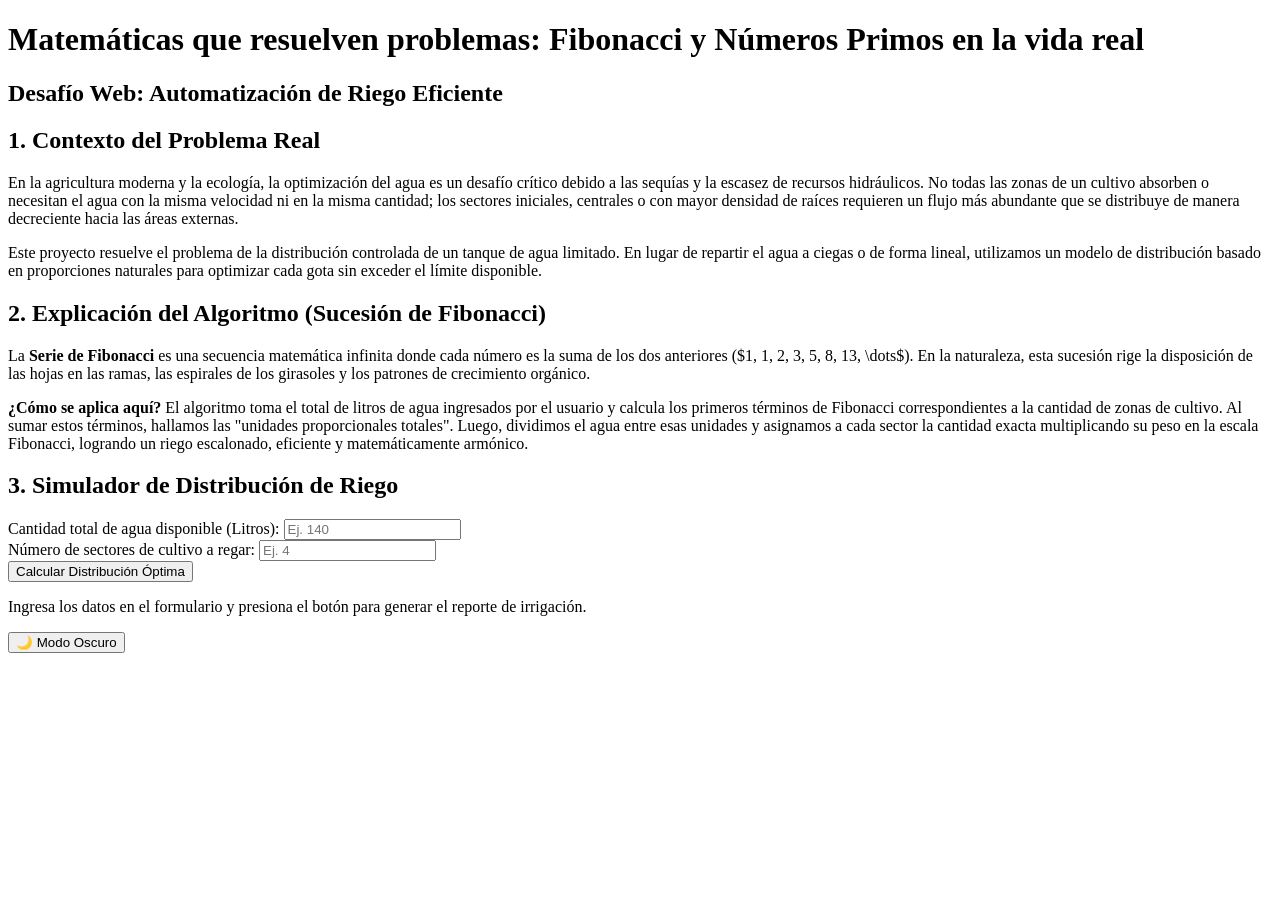
==== desafío_fibonacci/index.html @ d604849d "Add index.html for Fibonacci irrigation project" ====
<!DOCTYPE html>
<html lang="es">
<head>
    <meta charset="UTF-8">
    <meta name="viewport" content="width=device-width, initial-scale=1.0">
    <title>Matemáticas que resuelven problemas: Fibonacci en Sistemas de Riego</title>
    <link rel="stylesheet" href="estilos.css">
    <link rel="preconnect" href="https://fonts.gstatic.com">
    <link href="https://fonts.googleapis.com/css2?family=Montserrat:wght@400;600;700&family=Open+Sans:wght@400;600&display=swap" rel="stylesheet">
    
    <link rel="stylesheet" href="estilos.css">
</head>
<body>

    <header class="main-header">
        <h1>Matemáticas que resuelven problemas: Fibonacci y Números Primos en la vida real</h1>
        <h2>Desafío Web: Automatización de Riego Eficiente</h2>
    </header>

    <main class="container">
        
        <section class="card">
            <h2>1. Contexto del Problema Real</h2>
            <p>
                En la agricultura moderna y la ecología, la optimización del agua es un desafío crítico debido a las sequías y la escasez de recursos hidráulicos. No todas las zonas de un cultivo absorben o necesitan el agua con la misma velocidad ni en la misma cantidad; los sectores iniciales, centrales o con mayor densidad de raíces requieren un flujo más abundante que se distribuye de manera decreciente hacia las áreas externas.
            </p>
            <p>
                Este proyecto resuelve el problema de la distribución controlada de un tanque de agua limitado. En lugar de repartir el agua a ciegas o de forma lineal, utilizamos un modelo de distribución basado en proporciones naturales para optimizar cada gota sin exceder el límite disponible.
            </p>
        </section>

        <section class="card">
            <h2>2. Explicación del Algoritmo (Sucesión de Fibonacci)</h2>
            <p>
                La <strong>Serie de Fibonacci</strong> es una secuencia matemática infinita donde cada número es la suma de los dos anteriores ($1, 1, 2, 3, 5, 8, 13, \dots$). En la naturaleza, esta sucesión rige la disposición de las hojas en las ramas, las espirales de los girasoles y los patrones de crecimiento orgánico.
            </p>
            <p>
                <strong>¿Cómo se aplica aquí?</strong> El algoritmo toma el total de litros de agua ingresados por el usuario y calcula los primeros términos de Fibonacci correspondientes a la cantidad de zonas de cultivo. Al sumar estos términos, hallamos las "unidades proporcionales totales". Luego, dividimos el agua entre esas unidades y asignamos a cada sector la cantidad exacta multiplicando su peso en la escala Fibonacci, logrando un riego escalonado, eficiente y matemáticamente armónico.
            </p>
        </section>

        <section class="card form-section">
            <h2>3. Simulador de Distribución de Riego</h2>
            <form id="formularioRiego" onsubmit="event.preventDefault(); calcularRiego();">
                
                <div class="form-group">
                    <label for="litros">Cantidad total de agua disponible (Litros):</label>
                    <input type="number" id="litros" placeholder="Ej. 140" min="1" step="any" required>
                </div>

                <div class="form-group">
                    <label for="zonas">Número de sectores de cultivo a regar:</label>
                    <input type="number" id="zonas" placeholder="Ej. 4" min="1" required>
                </div>

                <button type="submit" class="btn-submit">Calcular Distribución Óptima</button>
            </form>
        </section>

        <section id="resultado" class="card result-section">
            <p class="placeholder-text">Ingresa los datos en el formulario y presiona el botón para generar el reporte de irrigación.</p>
        </section>

    </main>

    <script src="script.js"></script>
</body>

<button class="btn-toggle-dark" id="darkToggleBtn" onclick="alternarModoOscuro()">🌙 Modo Oscuro</button>

    <script src="script.js"></script>
</body>
</html>
</html>
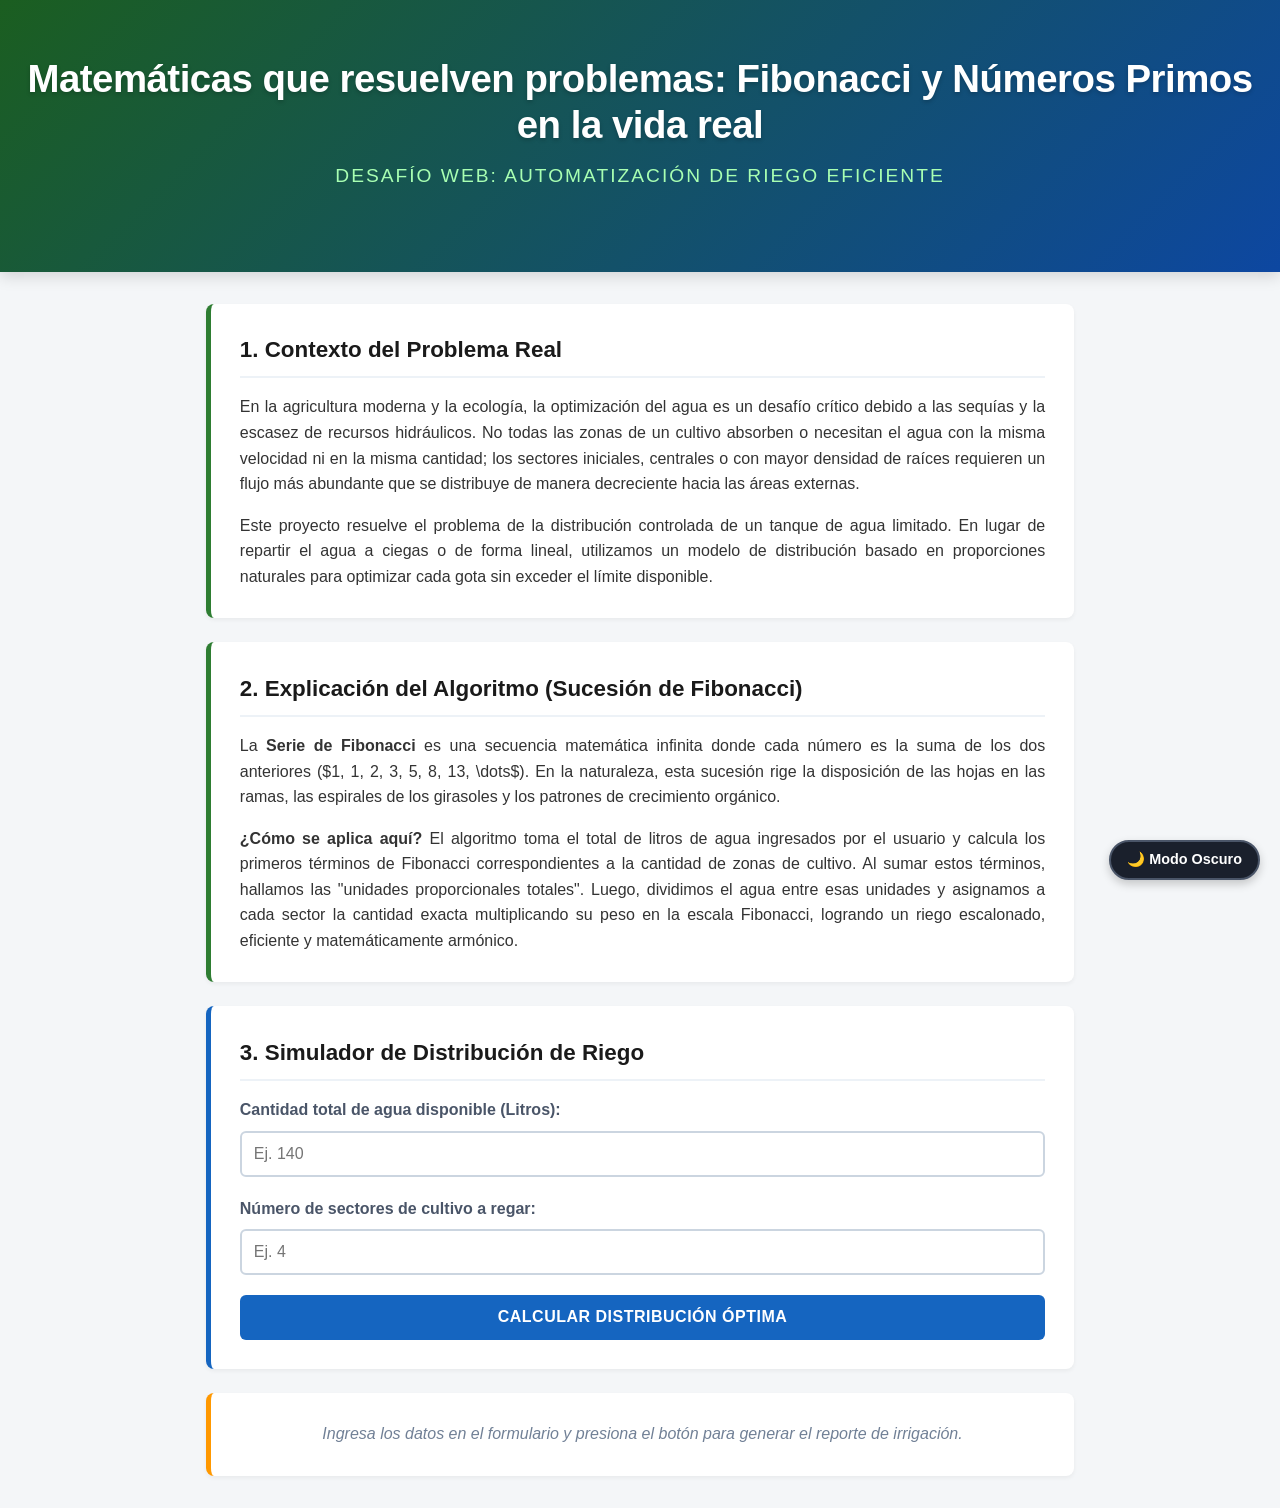
==== commit c58cb6c3: "Update stylesheet and script paths to use 'Css' and 'Js'" ====
--- a/desafío_fibonacci/index.html
+++ b/desafío_fibonacci/index.html
@@ -4,11 +4,11 @@
     <meta charset="UTF-8">
     <meta name="viewport" content="width=device-width, initial-scale=1.0">
     <title>Matemáticas que resuelven problemas: Fibonacci en Sistemas de Riego</title>
-    <link rel="stylesheet" href="estilos.css">
+    <link rel="stylesheet" href="Css/estilos.css">
     <link rel="preconnect" href="https://fonts.gstatic.com">
     <link href="https://fonts.googleapis.com/css2?family=Montserrat:wght@400;600;700&family=Open+Sans:wght@400;600&display=swap" rel="stylesheet">
     
-    <link rel="stylesheet" href="estilos.css">
+    <link rel="stylesheet" href="Css/estilos.css">
 </head>
 <body>
 
@@ -63,12 +63,12 @@
 
     </main>
 
-    <script src="script.js"></script>
+    <script src="Js/script.js"></script>
 </body>
 
 <button class="btn-toggle-dark" id="darkToggleBtn" onclick="alternarModoOscuro()">🌙 Modo Oscuro</button>
 
-    <script src="script.js"></script>
+    <script src="Js/script.js"></script>
 </body>
 </html>
 </html>
--- a/desafío_fibonacci/Css/estilos.css
+++ b/desafío_fibonacci/Css/estilos.css
@@ -0,0 +1,311 @@
+/*variables de diseño*/
+:root {
+    --primary-color: #2e7d32;   /*verde ecología*/
+    --secondary-color: #1565c0; /*azul agua*/
+    --background-color: #f4f6f8;/*gris claro para el fondo*/
+    --card-color: #ffffff;      /*blanco para las secciones*/
+    --text-color: #333333;      /*gris oscuro para lectura cómoda*/
+    --border-radius: 8px;       /*bordes suavizados*/
+    --transition: all 0.3s ease;
+}
+
+* {
+    margin: 0;
+    padding: 0;
+    box-sizing: border-box;
+}
+
+body {
+    font-family: 'Open Sans', sans-serif; /*tipografía limpia para el contenido*/
+    background-color: var(--background-color);
+    color: var(--text-color);
+    line-height: 1.6;
+    padding: 0;
+}
+
+/*estilos de portada*/
+.main-header {
+    background: linear-gradient(135deg, #1b5e20, #0d47a1); /*tonos más profundos de verde y azul*/
+    color: #ffffff;
+    text-align: center;
+    padding: 3.5rem 1.5rem;
+    box-shadow: 0 4px 15px rgba(0, 0, 0, 0.15);
+}
+
+.main-header h1 {
+    font-family: 'Montserrat', sans-serif; /*fuente premium para títulos*/
+    font-size: 2.4rem;
+    font-weight: 700;
+    letter-spacing: -0.5px;
+    margin-bottom: 0.8rem;
+    text-shadow: 0 2px 4px rgba(0, 0, 0, 0.2); /*sombra suave para dar relieve*/
+    line-height: 1.2;
+}
+
+.main-header h2 {
+    font-family: 'Montserrat', sans-serif;
+    font-size: 1.2rem;
+    font-weight: 400;
+    text-transform: uppercase; /*hace que el subtítulo se vea más formal*/
+    letter-spacing: 2px;       /*espaciado entre letras elegante*/
+    color: #a8ffb2;            /*un tono verde claro brillante para contrastar*/
+    margin-bottom: 1.5rem;
+}
+
+.student-info {
+    font-family: 'Open Sans', sans-serif;
+    font-size: 0.95rem;
+    background: rgba(255, 255, 255, 0.12);
+    backdrop-filter: blur(5px); /*efecto de vidrio esmerilado moderno*/
+    -webkit-backdrop-filter: blur(5px);
+    display: inline-block;
+    padding: 0.5rem 1.5rem;
+    border-radius: 30px;
+    border: 1px solid rgba(255, 255, 255, 0.2);
+}
+
+/*contenedor principal y contenedores*/
+.container {
+    max-width: 900px;
+    margin: 2rem auto;
+    padding: 0 1rem;
+    display: flex;
+    flex-direction: column;
+    gap: 1.5rem; /*Separación ordenada entre bloques*/
+}
+
+.card {
+    background-color: var(--card-color);
+    border-radius: var(--border-radius);
+    padding: 1.8rem;
+    box-shadow: 0 2px 4px rgba(0, 0, 0, 0.05);
+    border-left: 5px solid var(--primary-color);
+}
+
+/*se altera color del borde izquierdo para diferenciar la sección de cálculo*/
+.form-section {
+    border-left-color: var(--secondary-color);
+}
+
+.card h2 {
+    color: #1a1a1a;
+    font-size: 1.4rem;
+    margin-bottom: 1rem;
+    border-bottom: 2px solid #edf2f7;
+    padding-bottom: 0.5rem;
+}
+
+.card p {
+    margin-bottom: 1rem;
+    text-align: justify;
+}
+
+.card p:last-child {
+    margin-bottom: 0;
+}
+
+/*formularios de entrada*/
+.form-group {
+    margin-bottom: 1.2rem;
+    display: flex;
+    flex-direction: column;
+    gap: 0.5rem;
+}
+
+.form-group label {
+    font-weight: 600;
+    color: #4a5568;
+}
+
+.form-group input {
+    width: 100%;
+    padding: 0.75rem;
+    border: 2px solid #cbd5e0;
+    border-radius: 6px;
+    font-size: 1rem;
+    transition: var(--transition);
+}
+
+.form-group input:focus {
+    outline: none;
+    border-color: var(--secondary-color);
+    box-shadow: 0 0 0 3px rgba(21, 101, 192, 0.2);
+}
+
+/*boton de ejecucion*/
+.btn-submit {
+    background-color: var(--secondary-color);
+    color: #ffffff;
+    border: none;
+    padding: 0.85rem 1.5rem;
+    font-size: 1rem;
+    font-weight: 600;
+    border-radius: 6px;
+    cursor: pointer;
+    width: 100%;
+    transition: var(--transition);
+    text-transform: uppercase;
+    letter-spacing: 0.5px;
+}
+
+.btn-submit:hover {
+    background-color: #0d47a1;
+    transform: translateY(-1px);
+    box-shadow: 0 4px 6px rgba(0, 0, 0, 0.15);
+}
+
+.btn-submit:active {
+    transform: translateY(0);
+}
+
+/*area de resultados (tabla dinámica)*/
+.result-section {
+    border-left-color: #ff9800; /*naranja para resaltar el resultado*/
+    transition: var(--transition);
+}
+
+.placeholder-text {
+    color: #718096;
+    font-style: italic;
+    text-align: center !important;
+}
+
+/*estilos de creacion de tablas JS*/
+table {
+    width: 100%;
+    border-collapse: collapse;
+    margin-top: 1rem;
+    margin-bottom: 1rem;
+    background-color: #ffffff;
+}
+
+th, td {
+    padding: 0.75rem 1rem;
+    border: 1px solid #e2e8f0;
+}
+
+th {
+    background-color: #f7fafc;
+    color: #4a5568;
+    font-weight: 600;
+}
+
+tr:nth-child(even) {
+    background-color: #f8fafc;
+}
+
+/*diseño responsivo*/
+/*Pantallas medianas (Tablets) y pequeñas (Celulares)*/
+@media (max-width: 768px) {
+    .main-header {
+        padding: 2rem 1rem;
+    }
+
+    .main-header h1 {
+        font-size: 1.6rem;
+    }
+
+    .main-header h2 {
+        font-size: 1.1rem;
+    }
+
+    .container {
+        margin: 1rem auto;
+        gap: 1rem;
+    }
+
+    .card {
+        padding: 1.2rem;
+    }
+
+    th, td {
+        padding: 0.6rem;
+        font-size: 0.9rem;
+    }
+}
+
+@media (max-width: 480px) {
+    .project-links {
+        flex-direction: column;
+        gap: 0.5rem;
+    }
+    
+    .footer-link {
+        width: 100%;
+    }
+}
+
+/*estilos del modo oscuro*/
+/*definimos las variables para el modo oscuro*/
+body.dark-mode {
+    --background-color: #121212; /*fondo general oscuro*/
+    --card-color: #1e1e1e;       /*fondo de las tarjetas gris oscuro*/
+    --text-color: #e0e0e0;       /*texto claro para lectura cómoda*/
+}
+
+/*ajustes específicos para elementos en modo oscuro*/
+body.dark-mode .card h2 {
+    color: #ffffff;
+    border-bottom: 2px solid #333333;
+}
+
+body.dark-mode th {
+    background-color: #2d2d2d;
+    color: #ffffff;
+    border-color: #444444;
+}
+
+body.dark-mode td {
+    border-color: #444444;
+}
+
+body.dark-mode tr:nth-child(even) {
+    background-color: #1e1e1e;
+}
+
+body.dark-mode tr:nth-child(odd) {
+    background-color: #2e2e2e;
+}
+
+body.dark-mode .form-group label {
+    color: #a0aec0;
+}
+
+body.dark-mode .form-group input {
+    background-color: #2d2d2d;
+    border-color: #444444;
+    color: #8f8e8e;
+}
+
+body.dark-mode .placeholder-text {
+    color: #ffffff;
+}
+
+/*botón flotante para cambiar de modo*/
+.btn-toggle-dark {
+    position: fixed;
+    bottom: 20px;
+    right: 20px;
+    background-color: #1a202c;
+    color: #ffffff;
+    border: 2px solid #4a5568;
+    padding: 0.6rem 1rem;
+    font-size: 0.9rem;
+    font-weight: 600;
+    border-radius: 30px;
+    cursor: pointer;
+    box-shadow: 0 4px 10px rgba(0, 0, 0, 0.2);
+    transition: var(--transition);
+    z-index: 1000; /* Asegura que siempre esté por encima */
+}
+
+/*cambia el diseño del botón cuando ya está en modo oscuro*/
+body.dark-mode .btn-toggle-dark {
+    background-color: #ffffff;
+    color: #1a202c;
+    border-color: #ffffff;
+}
+
+.btn-toggle-dark:hover {
+    transform: scale(1.05);
+}
--- a/desafío_fibonacci/Css/estilos.css
+++ b/desafío_fibonacci/Css/estilos.css
@@ -0,0 +1,311 @@
+/*variables de diseño*/
+:root {
+    --primary-color: #2e7d32;   /*verde ecología*/
+    --secondary-color: #1565c0; /*azul agua*/
+    --background-color: #f4f6f8;/*gris claro para el fondo*/
+    --card-color: #ffffff;      /*blanco para las secciones*/
+    --text-color: #333333;      /*gris oscuro para lectura cómoda*/
+    --border-radius: 8px;       /*bordes suavizados*/
+    --transition: all 0.3s ease;
+}
+
+* {
+    margin: 0;
+    padding: 0;
+    box-sizing: border-box;
+}
+
+body {
+    font-family: 'Open Sans', sans-serif; /*tipografía limpia para el contenido*/
+    background-color: var(--background-color);
+    color: var(--text-color);
+    line-height: 1.6;
+    padding: 0;
+}
+
+/*estilos de portada*/
+.main-header {
+    background: linear-gradient(135deg, #1b5e20, #0d47a1); /*tonos más profundos de verde y azul*/
+    color: #ffffff;
+    text-align: center;
+    padding: 3.5rem 1.5rem;
+    box-shadow: 0 4px 15px rgba(0, 0, 0, 0.15);
+}
+
+.main-header h1 {
+    font-family: 'Montserrat', sans-serif; /*fuente premium para títulos*/
+    font-size: 2.4rem;
+    font-weight: 700;
+    letter-spacing: -0.5px;
+    margin-bottom: 0.8rem;
+    text-shadow: 0 2px 4px rgba(0, 0, 0, 0.2); /*sombra suave para dar relieve*/
+    line-height: 1.2;
+}
+
+.main-header h2 {
+    font-family: 'Montserrat', sans-serif;
+    font-size: 1.2rem;
+    font-weight: 400;
+    text-transform: uppercase; /*hace que el subtítulo se vea más formal*/
+    letter-spacing: 2px;       /*espaciado entre letras elegante*/
+    color: #a8ffb2;            /*un tono verde claro brillante para contrastar*/
+    margin-bottom: 1.5rem;
+}
+
+.student-info {
+    font-family: 'Open Sans', sans-serif;
+    font-size: 0.95rem;
+    background: rgba(255, 255, 255, 0.12);
+    backdrop-filter: blur(5px); /*efecto de vidrio esmerilado moderno*/
+    -webkit-backdrop-filter: blur(5px);
+    display: inline-block;
+    padding: 0.5rem 1.5rem;
+    border-radius: 30px;
+    border: 1px solid rgba(255, 255, 255, 0.2);
+}
+
+/*contenedor principal y contenedores*/
+.container {
+    max-width: 900px;
+    margin: 2rem auto;
+    padding: 0 1rem;
+    display: flex;
+    flex-direction: column;
+    gap: 1.5rem; /*Separación ordenada entre bloques*/
+}
+
+.card {
+    background-color: var(--card-color);
+    border-radius: var(--border-radius);
+    padding: 1.8rem;
+    box-shadow: 0 2px 4px rgba(0, 0, 0, 0.05);
+    border-left: 5px solid var(--primary-color);
+}
+
+/*se altera color del borde izquierdo para diferenciar la sección de cálculo*/
+.form-section {
+    border-left-color: var(--secondary-color);
+}
+
+.card h2 {
+    color: #1a1a1a;
+    font-size: 1.4rem;
+    margin-bottom: 1rem;
+    border-bottom: 2px solid #edf2f7;
+    padding-bottom: 0.5rem;
+}
+
+.card p {
+    margin-bottom: 1rem;
+    text-align: justify;
+}
+
+.card p:last-child {
+    margin-bottom: 0;
+}
+
+/*formularios de entrada*/
+.form-group {
+    margin-bottom: 1.2rem;
+    display: flex;
+    flex-direction: column;
+    gap: 0.5rem;
+}
+
+.form-group label {
+    font-weight: 600;
+    color: #4a5568;
+}
+
+.form-group input {
+    width: 100%;
+    padding: 0.75rem;
+    border: 2px solid #cbd5e0;
+    border-radius: 6px;
+    font-size: 1rem;
+    transition: var(--transition);
+}
+
+.form-group input:focus {
+    outline: none;
+    border-color: var(--secondary-color);
+    box-shadow: 0 0 0 3px rgba(21, 101, 192, 0.2);
+}
+
+/*boton de ejecucion*/
+.btn-submit {
+    background-color: var(--secondary-color);
+    color: #ffffff;
+    border: none;
+    padding: 0.85rem 1.5rem;
+    font-size: 1rem;
+    font-weight: 600;
+    border-radius: 6px;
+    cursor: pointer;
+    width: 100%;
+    transition: var(--transition);
+    text-transform: uppercase;
+    letter-spacing: 0.5px;
+}
+
+.btn-submit:hover {
+    background-color: #0d47a1;
+    transform: translateY(-1px);
+    box-shadow: 0 4px 6px rgba(0, 0, 0, 0.15);
+}
+
+.btn-submit:active {
+    transform: translateY(0);
+}
+
+/*area de resultados (tabla dinámica)*/
+.result-section {
+    border-left-color: #ff9800; /*naranja para resaltar el resultado*/
+    transition: var(--transition);
+}
+
+.placeholder-text {
+    color: #718096;
+    font-style: italic;
+    text-align: center !important;
+}
+
+/*estilos de creacion de tablas JS*/
+table {
+    width: 100%;
+    border-collapse: collapse;
+    margin-top: 1rem;
+    margin-bottom: 1rem;
+    background-color: #ffffff;
+}
+
+th, td {
+    padding: 0.75rem 1rem;
+    border: 1px solid #e2e8f0;
+}
+
+th {
+    background-color: #f7fafc;
+    color: #4a5568;
+    font-weight: 600;
+}
+
+tr:nth-child(even) {
+    background-color: #f8fafc;
+}
+
+/*diseño responsivo*/
+/*Pantallas medianas (Tablets) y pequeñas (Celulares)*/
+@media (max-width: 768px) {
+    .main-header {
+        padding: 2rem 1rem;
+    }
+
+    .main-header h1 {
+        font-size: 1.6rem;
+    }
+
+    .main-header h2 {
+        font-size: 1.1rem;
+    }
+
+    .container {
+        margin: 1rem auto;
+        gap: 1rem;
+    }
+
+    .card {
+        padding: 1.2rem;
+    }
+
+    th, td {
+        padding: 0.6rem;
+        font-size: 0.9rem;
+    }
+}
+
+@media (max-width: 480px) {
+    .project-links {
+        flex-direction: column;
+        gap: 0.5rem;
+    }
+    
+    .footer-link {
+        width: 100%;
+    }
+}
+
+/*estilos del modo oscuro*/
+/*definimos las variables para el modo oscuro*/
+body.dark-mode {
+    --background-color: #121212; /*fondo general oscuro*/
+    --card-color: #1e1e1e;       /*fondo de las tarjetas gris oscuro*/
+    --text-color: #e0e0e0;       /*texto claro para lectura cómoda*/
+}
+
+/*ajustes específicos para elementos en modo oscuro*/
+body.dark-mode .card h2 {
+    color: #ffffff;
+    border-bottom: 2px solid #333333;
+}
+
+body.dark-mode th {
+    background-color: #2d2d2d;
+    color: #ffffff;
+    border-color: #444444;
+}
+
+body.dark-mode td {
+    border-color: #444444;
+}
+
+body.dark-mode tr:nth-child(even) {
+    background-color: #1e1e1e;
+}
+
+body.dark-mode tr:nth-child(odd) {
+    background-color: #2e2e2e;
+}
+
+body.dark-mode .form-group label {
+    color: #a0aec0;
+}
+
+body.dark-mode .form-group input {
+    background-color: #2d2d2d;
+    border-color: #444444;
+    color: #8f8e8e;
+}
+
+body.dark-mode .placeholder-text {
+    color: #ffffff;
+}
+
+/*botón flotante para cambiar de modo*/
+.btn-toggle-dark {
+    position: fixed;
+    bottom: 20px;
+    right: 20px;
+    background-color: #1a202c;
+    color: #ffffff;
+    border: 2px solid #4a5568;
+    padding: 0.6rem 1rem;
+    font-size: 0.9rem;
+    font-weight: 600;
+    border-radius: 30px;
+    cursor: pointer;
+    box-shadow: 0 4px 10px rgba(0, 0, 0, 0.2);
+    transition: var(--transition);
+    z-index: 1000; /* Asegura que siempre esté por encima */
+}
+
+/*cambia el diseño del botón cuando ya está en modo oscuro*/
+body.dark-mode .btn-toggle-dark {
+    background-color: #ffffff;
+    color: #1a202c;
+    border-color: #ffffff;
+}
+
+.btn-toggle-dark:hover {
+    transform: scale(1.05);
+}
